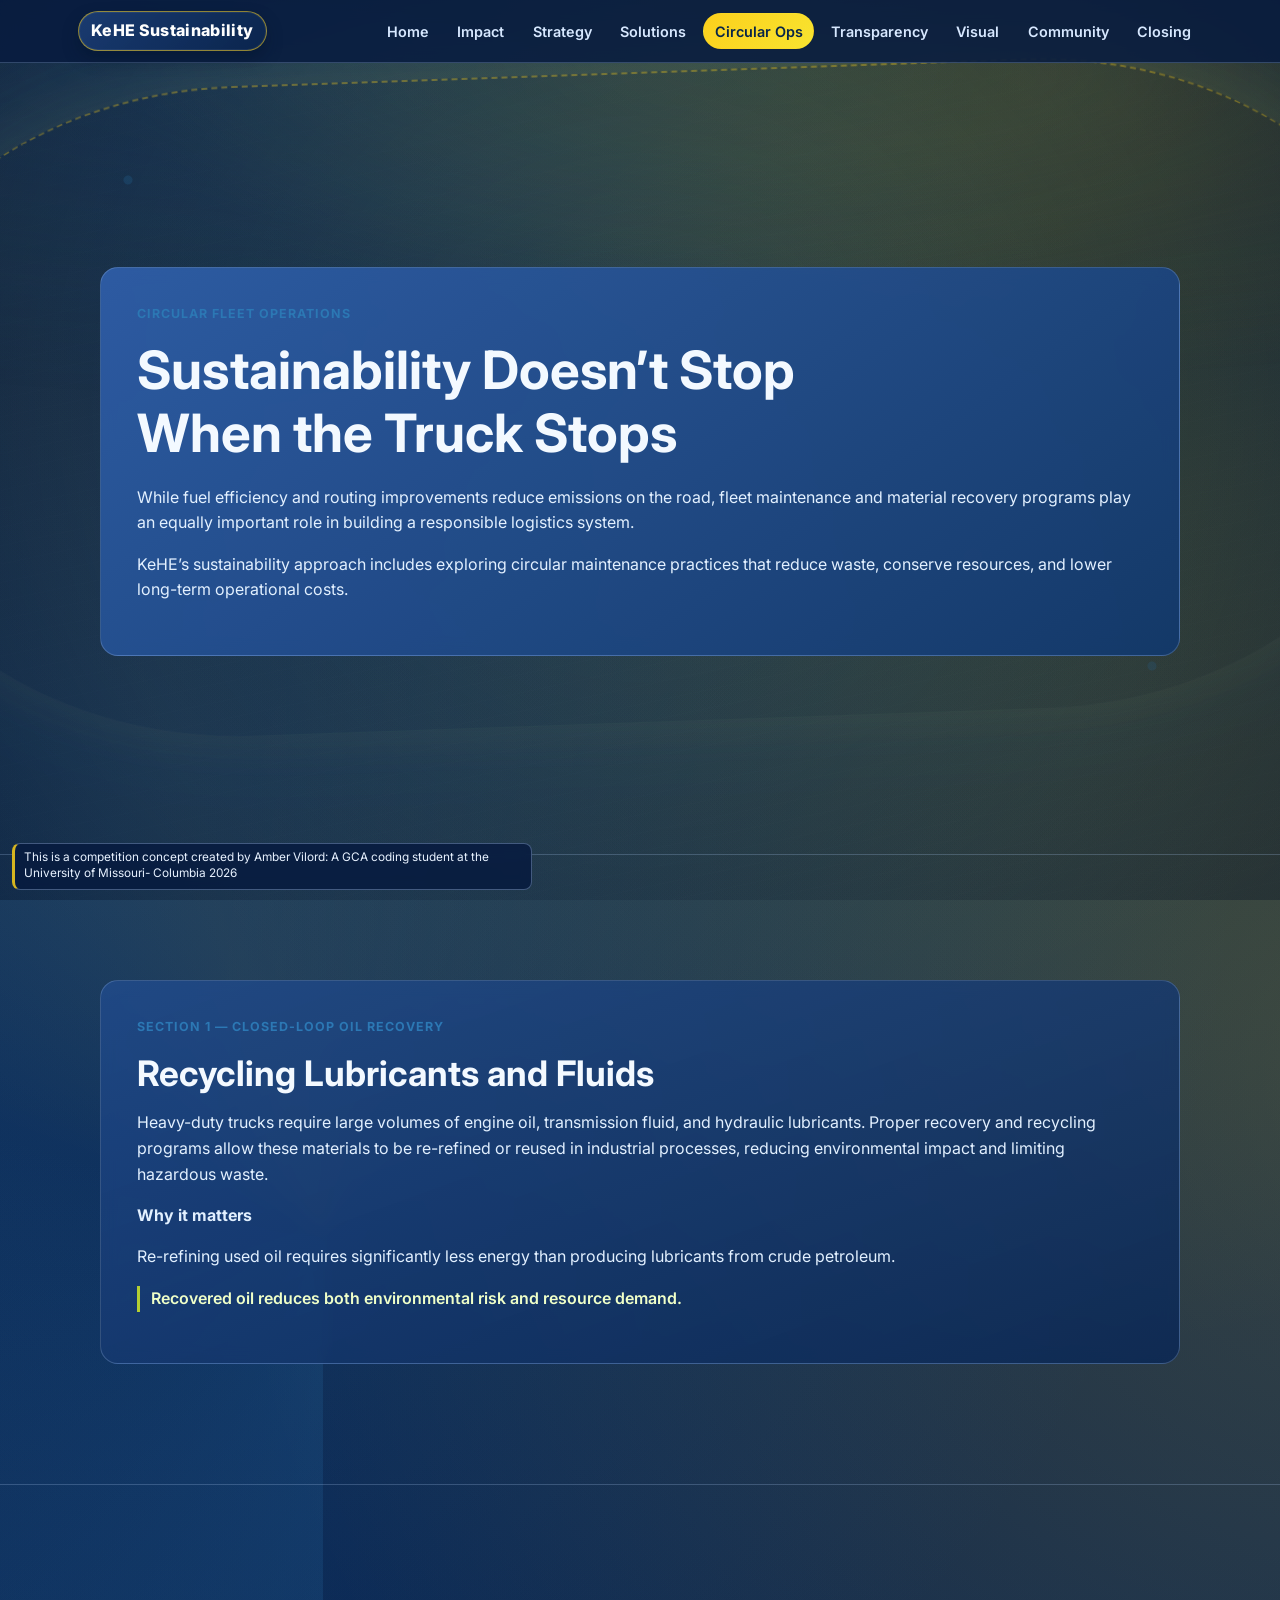
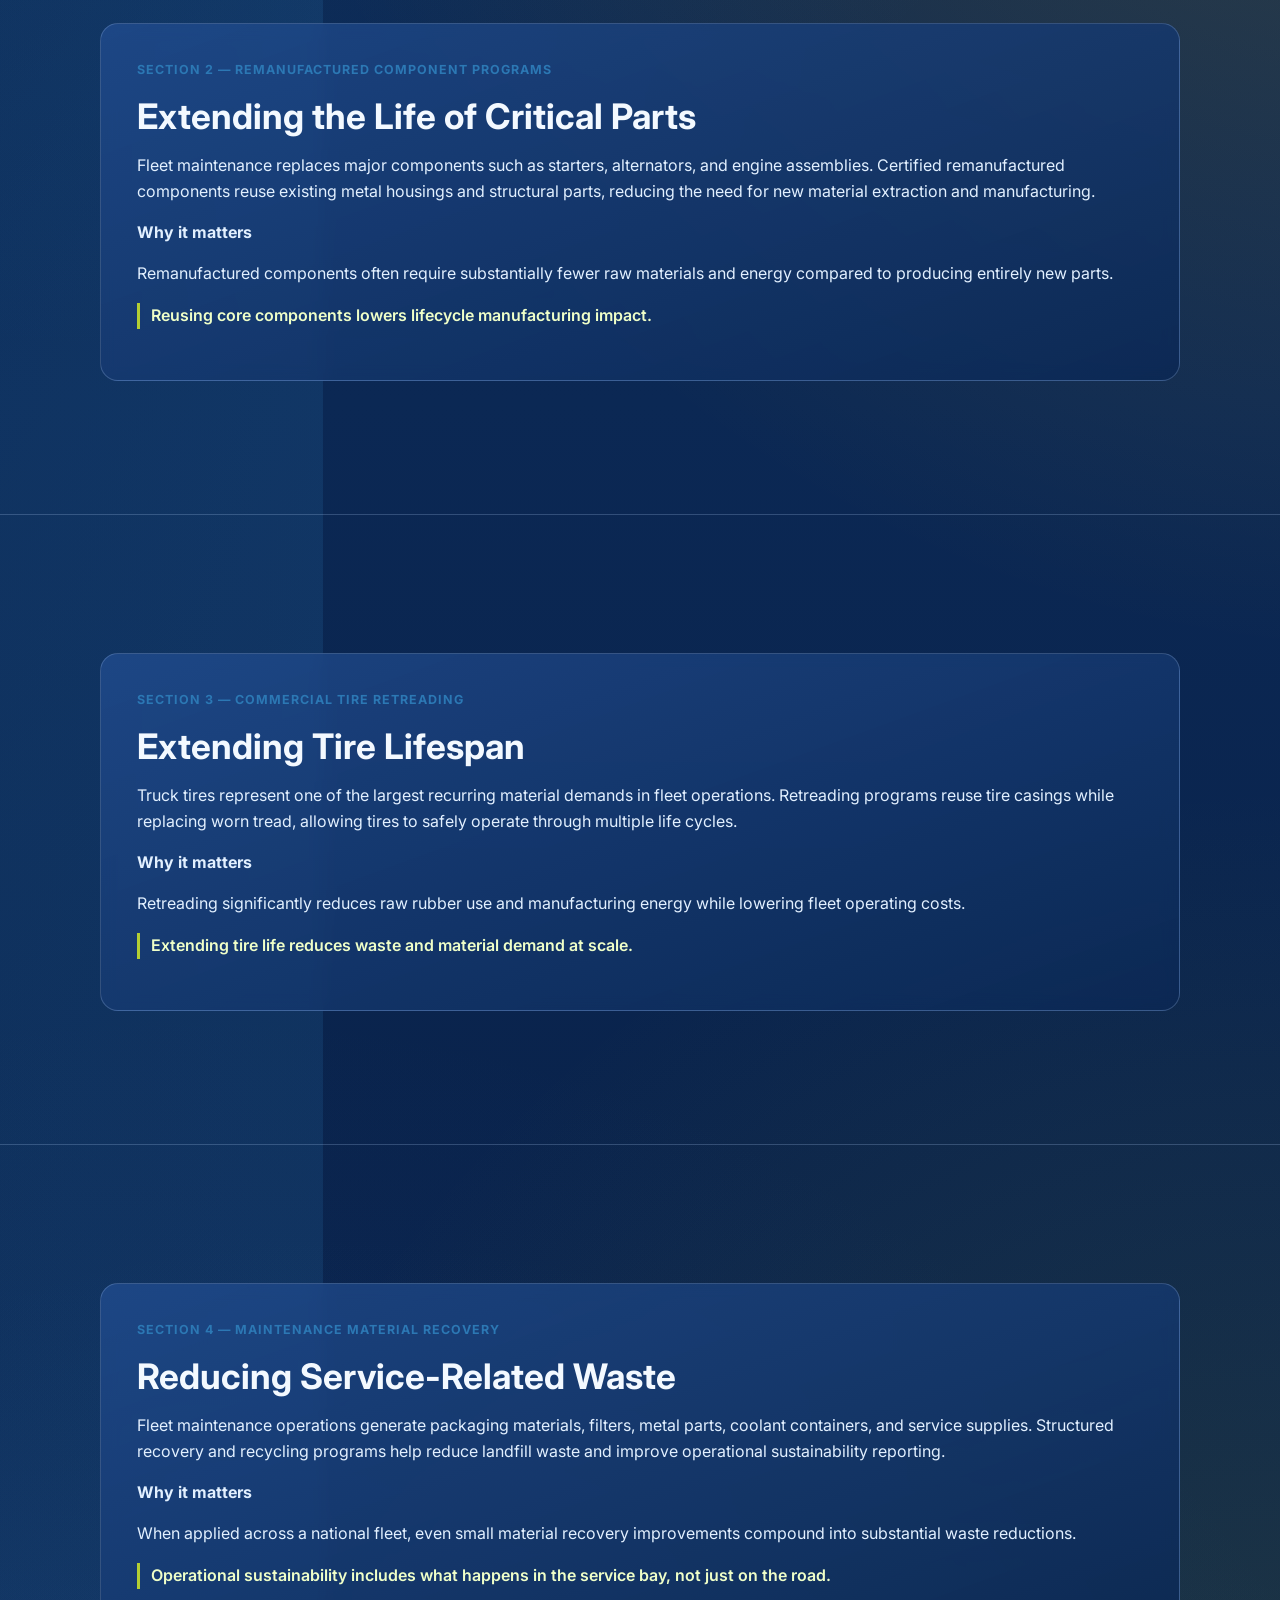
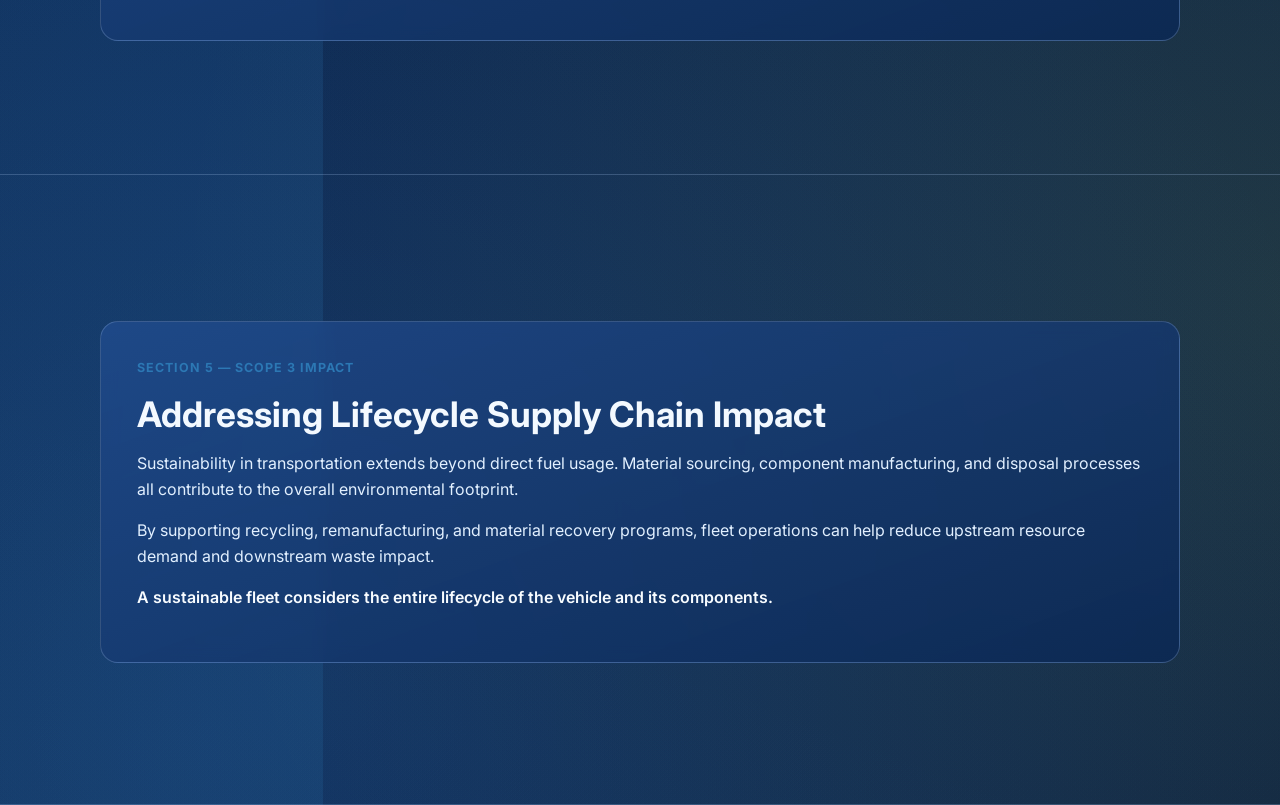
==== circular.html @ d6c3caaa "Add Circular Ops section and update sustainability content across multiple pages - Introduced a new " ====
<!doctype html>
<html lang="en">
  <head>
    <meta charset="UTF-8" />
    <meta name="viewport" content="width=device-width, initial-scale=1.0" />
    <title>KeHE Sustainability | Circular Fleet Operations</title>
    <link rel="preconnect" href="https://fonts.googleapis.com" />
    <link rel="preconnect" href="https://fonts.gstatic.com" crossorigin />
    <link href="https://fonts.googleapis.com/css2?family=Inter:wght@400;500;600;700;800&display=swap" rel="stylesheet" />
    <link rel="stylesheet" href="styles.css" />
  </head>
  <body data-page="circular">
    <header class="site-header">
      <div class="nav-wrap">
        <a href="index.html" class="brand">KeHE Sustainability</a>
        <nav class="top-nav" aria-label="Main navigation">
          <a href="index.html">Home</a>
          <a href="impact.html">Impact</a>
          <a href="strategy.html">Strategy</a>
          <a href="solutions.html">Solutions</a>
          <a class="active" href="circular.html">Circular Ops</a>
          <a href="transparency.html">Transparency</a>
          <a href="visual.html">Visual</a>
          <a href="community.html">Community</a>
          <a href="closing.html">Closing</a>
        </nav>
      </div>
    </header>

    <main>
      <section class="hero panel" id="circular-hero">
        <div class="panel-inner hero-inner">
          <p class="eyebrow">Circular Fleet Operations</p>
          <h1>Sustainability Doesn’t Stop When the Truck Stops</h1>
          <p>
            While fuel efficiency and routing improvements reduce emissions on the road, fleet maintenance and material recovery
            programs play an equally important role in building a responsible logistics system.
          </p>
          <p>
            KeHE’s sustainability approach includes exploring circular maintenance practices that reduce waste, conserve resources,
            and lower long-term operational costs.
          </p>
        </div>
      </section>

      <section class="panel" id="oil-recovery">
        <div class="panel-inner">
          <p class="eyebrow">Section 1 — Closed-Loop Oil Recovery</p>
          <h2>Recycling Lubricants and Fluids</h2>
          <p>
            Heavy-duty trucks require large volumes of engine oil, transmission fluid, and hydraulic lubricants. Proper recovery and
            recycling programs allow these materials to be re-refined or reused in industrial processes, reducing environmental
            impact and limiting hazardous waste.
          </p>
          <p><strong>Why it matters</strong></p>
          <p>Re-refining used oil requires significantly less energy than producing lubricants from crude petroleum.</p>
          <p class="takeaway">Recovered oil reduces both environmental risk and resource demand.</p>
        </div>
      </section>

      <section class="panel" id="remanufactured-components">
        <div class="panel-inner">
          <p class="eyebrow">Section 2 — Remanufactured Component Programs</p>
          <h2>Extending the Life of Critical Parts</h2>
          <p>
            Fleet maintenance replaces major components such as starters, alternators, and engine assemblies. Certified
            remanufactured components reuse existing metal housings and structural parts, reducing the need for new material
            extraction and manufacturing.
          </p>
          <p><strong>Why it matters</strong></p>
          <p>
            Remanufactured components often require substantially fewer raw materials and energy compared to producing entirely new
            parts.
          </p>
          <p class="takeaway">Reusing core components lowers lifecycle manufacturing impact.</p>
        </div>
      </section>

      <section class="panel" id="tire-retreading">
        <div class="panel-inner">
          <p class="eyebrow">Section 3 — Commercial Tire Retreading</p>
          <h2>Extending Tire Lifespan</h2>
          <p>
            Truck tires represent one of the largest recurring material demands in fleet operations. Retreading programs reuse tire
            casings while replacing worn tread, allowing tires to safely operate through multiple life cycles.
          </p>
          <p><strong>Why it matters</strong></p>
          <p>Retreading significantly reduces raw rubber use and manufacturing energy while lowering fleet operating costs.</p>
          <p class="takeaway">Extending tire life reduces waste and material demand at scale.</p>
        </div>
      </section>

      <section class="panel" id="material-recovery">
        <div class="panel-inner">
          <p class="eyebrow">Section 4 — Maintenance Material Recovery</p>
          <h2>Reducing Service-Related Waste</h2>
          <p>
            Fleet maintenance operations generate packaging materials, filters, metal parts, coolant containers, and service
            supplies. Structured recovery and recycling programs help reduce landfill waste and improve operational sustainability
            reporting.
          </p>
          <p><strong>Why it matters</strong></p>
          <p>
            When applied across a national fleet, even small material recovery improvements compound into substantial waste
            reductions.
          </p>
          <p class="takeaway">Operational sustainability includes what happens in the service bay, not just on the road.</p>
        </div>
      </section>

      <section class="panel" id="scope-3-impact">
        <div class="panel-inner">
          <p class="eyebrow">Section 5 — Scope 3 Impact</p>
          <h2>Addressing Lifecycle Supply Chain Impact</h2>
          <p>
            Sustainability in transportation extends beyond direct fuel usage. Material sourcing, component manufacturing, and
            disposal processes all contribute to the overall environmental footprint.
          </p>
          <p>
            By supporting recycling, remanufacturing, and material recovery programs, fleet operations can help reduce upstream
            resource demand and downstream waste impact.
          </p>
          <p class="punch">A sustainable fleet considers the entire lifecycle of the vehicle and its components.</p>
        </div>
      </section>
    </main>

    <script src="script.js"></script>
  </body>
</html>
---- styles.css ----
:root {
  --bg: #071b3f;
  --panel: #214c8f;
  --panel-alt: #3060ac;
  --text: #f3f9ff;
  --muted: #c4d6f5;
  --accent: #b3ce33;
  --accent-2: #2c78b4;
  --warm: #fcd01c;
  --line: rgba(174, 203, 244, 0.24);
}

* {
  box-sizing: border-box;
}

html,
body {
  margin: 0;
  padding: 0;
  font-family: Inter, system-ui, -apple-system, Segoe UI, Roboto, sans-serif;
  background:
    conic-gradient(from 180deg at 18% 22%, rgba(44, 120, 180, 0.18), rgba(7, 27, 63, 0) 30%, rgba(252, 208, 28, 0.08) 45%, rgba(7, 27, 63, 0) 70%),
    conic-gradient(from 12deg at 80% 70%, rgba(179, 206, 51, 0.12), rgba(7, 27, 63, 0) 32%, rgba(44, 120, 180, 0.12) 56%, rgba(7, 27, 63, 0) 78%),
    radial-gradient(circle at 8% 18%, rgba(44, 120, 180, 0.26) 0%, rgba(44, 120, 180, 0) 28%),
    radial-gradient(circle at 92% 22%, rgba(252, 208, 28, 0.2) 0%, rgba(252, 208, 28, 0) 30%),
    radial-gradient(circle at 76% 10%, rgba(179, 206, 51, 0.15) 0%, rgba(179, 206, 51, 0) 24%),
    radial-gradient(circle at 24% 88%, rgba(44, 120, 180, 0.18) 0%, rgba(44, 120, 180, 0) 26%),
    radial-gradient(circle at 12% 82%, rgba(48, 96, 172, 0.2) 0%, rgba(48, 96, 172, 0) 32%),
    radial-gradient(circle at 88% 76%, rgba(179, 206, 51, 0.14) 0%, rgba(179, 206, 51, 0) 30%),
    linear-gradient(180deg, #071b3f 0%, #0b2854 50%, #071b3f 100%);
  background-size: 140% 140%, 150% 150%, 115% 115%, 120% 120%, 105% 105%, 110% 110%, 120% 120%, 115% 115%, 100% 100%;
  animation: bgDrift 26s ease-in-out infinite alternate;
  color: var(--text);
  scroll-behavior: smooth;
  overflow-x: hidden;
}

body {
  position: relative;
}

body::before {
  content: "";
  position: fixed;
  inset: 0;
  pointer-events: none;
  z-index: 0;
  opacity: 0.56;
  background:
    radial-gradient(circle at 50% 50%, rgba(255, 255, 255, 0.05) 0 2px, transparent 3px),
    radial-gradient(circle at 10% 20%, rgba(44, 124, 184, 0.46) 0 4px, transparent 5px),
    radial-gradient(circle at 26% 38%, rgba(252, 208, 28, 0.36) 0 3px, transparent 4px),
    radial-gradient(circle at 42% 44%, rgba(48, 96, 172, 0.36) 0 3px, transparent 4px),
    radial-gradient(circle at 58% 52%, rgba(179, 206, 51, 0.3) 0 3px, transparent 4px),
    radial-gradient(circle at 76% 62%, rgba(252, 208, 28, 0.34) 0 3px, transparent 4px),
    radial-gradient(circle at 90% 74%, rgba(44, 120, 180, 0.38) 0 4px, transparent 5px),
    repeating-linear-gradient(
      -12deg,
      rgba(255, 255, 255, 0.02) 0px,
      rgba(255, 255, 255, 0.02) 1px,
      transparent 1px,
      transparent 18px
    );
  animation: patternDrift 32s linear infinite;
}

body::after {
  content: "";
  position: fixed;
  left: -12vw;
  top: 8vh;
  width: 124vw;
  height: 72vh;
  border-top: 2px dashed rgba(252, 208, 28, 0.34);
  border-radius: 50% / 100%;
  transform: rotate(-2deg);
  pointer-events: none;
  z-index: 0;
  box-shadow:
    0 -24px 120px rgba(44, 120, 180, 0.12),
    0 -12px 80px rgba(252, 208, 28, 0.08);
  animation: routeFloat 14s ease-in-out infinite;
}

main::before {
  content: "";
  position: fixed;
  inset: -6% -4% auto -4%;
  height: 56vh;
  pointer-events: none;
  z-index: 0;
  background:
    radial-gradient(ellipse at 20% 20%, rgba(44, 120, 180, 0.2) 0%, rgba(44, 120, 180, 0) 62%),
    radial-gradient(ellipse at 80% 26%, rgba(252, 208, 28, 0.14) 0%, rgba(252, 208, 28, 0) 58%),
    radial-gradient(ellipse at 56% 12%, rgba(179, 206, 51, 0.13) 0%, rgba(179, 206, 51, 0) 56%);
  filter: blur(18px);
  opacity: 0.92;
  animation: auraSweep 22s ease-in-out infinite alternate;
}

main::after {
  content: "";
  position: fixed;
  inset: 0;
  pointer-events: none;
  z-index: 0;
  background: radial-gradient(circle at 50% 45%, rgba(0, 0, 0, 0) 0%, rgba(4, 14, 34, 0.18) 70%, rgba(4, 14, 34, 0.34) 100%);
}

.site-header {
  position: sticky;
  top: 0;
  z-index: 20;
  border-bottom: 1px solid var(--line);
  background: rgba(7, 27, 63, 0.86);
  backdrop-filter: blur(10px);
}

.nav-wrap {
  width: min(1160px, 100%);
  margin: 0 auto;
  padding: 0.7rem 1.1rem;
  display: flex;
  align-items: center;
  justify-content: space-between;
  gap: 1rem;
}

.brand {
  color: #fefefe;
  text-decoration: none;
  font-weight: 800;
  white-space: nowrap;
  letter-spacing: 0.02em;
  padding: 0.38rem 0.78rem;
  border-radius: 999px;
  border: 1px solid rgba(252, 208, 28, 0.55);
  background: linear-gradient(135deg, rgba(48, 96, 172, 0.45), rgba(11, 40, 84, 0.65));
  box-shadow: inset 0 0 0 1px rgba(255, 255, 255, 0.06), 0 8px 16px rgba(4, 16, 38, 0.35);
}

.brand:hover {
  border-color: rgba(252, 208, 28, 0.8);
  background: linear-gradient(135deg, rgba(61, 113, 195, 0.58), rgba(14, 51, 98, 0.72));
}

.top-nav {
  display: flex;
  flex-wrap: wrap;
  justify-content: flex-end;
  gap: 0.35rem;
}

.top-nav a {
  color: #d7e8ff;
  text-decoration: none;
  font-size: 0.9rem;
  font-weight: 600;
  border: 1px solid transparent;
  border-radius: 999px;
  padding: 0.34rem 0.65rem;
}

.top-nav a:hover {
  border-color: var(--line);
  background: rgba(255, 255, 255, 0.06);
}

.top-nav a.active {
  color: #072549;
  background: linear-gradient(135deg, #fcd01c 0%, #f8e430 100%);
}

.competition-footer {
  position: fixed;
  left: 12px;
  bottom: 10px;
  z-index: 25;
  margin: 0;
  font-size: 0.74rem;
  line-height: 1.35;
  color: #e8f2ff;
  background: rgba(7, 27, 63, 0.85);
  border: 1px solid rgba(174, 203, 244, 0.35);
  border-left: 3px solid rgba(252, 208, 28, 0.85);
  border-radius: 8px;
  padding: 0.42rem 0.54rem;
  max-width: min(92vw, 520px);
  backdrop-filter: blur(6px);
}

@keyframes routeFloat {
  0%,
  100% {
    transform: rotate(-2deg) translateY(0);
    opacity: 0.24;
  }
  50% {
    transform: rotate(-1deg) translateY(-10px);
    opacity: 0.34;
  }
}

@keyframes bgDrift {
  0% {
    background-position: 0% 0%, 100% 0%, 0% 0%, 100% 0%, 100% 0%, 0% 100%, 0% 100%, 100% 100%, 50% 50%;
  }
  100% {
    background-position: 14% 8%, 84% 10%, 10% 6%, 90% 12%, 94% 8%, 8% 92%, 6% 88%, 94% 94%, 50% 50%;
  }
}

@keyframes patternDrift {
  0% {
    transform: translate3d(0, 0, 0) scale(1);
  }
  50% {
    transform: translate3d(-6px, -8px, 0) scale(1.02);
  }
  100% {
    transform: translate3d(8px, 5px, 0) scale(1);
  }
}

@keyframes auraSweep {
  0% {
    transform: translate3d(-1%, -1%, 0) scale(1);
  }
  50% {
    transform: translate3d(1.5%, 1%, 0) scale(1.03);
  }
  100% {
    transform: translate3d(-0.5%, 2%, 0) scale(1.01);
  }
}

@media (prefers-reduced-motion: reduce) {
  html,
  body,
  body::before,
  body::after,
  main::before {
    animation: none !important;
  }
}

.panel {
  min-height: 70vh;
  padding: 3.3rem 1.2rem 3rem;
  border-bottom: 1px solid var(--line);
  display: grid;
  place-items: center;
  position: relative;
  z-index: 1;
}

.panel-inner {
  width: min(1080px, 100%);
  background: linear-gradient(160deg, rgba(33, 76, 143, 0.78), rgba(11, 40, 84, 0.86));
  border: 1px solid var(--line);
  border-radius: 18px;
  padding: clamp(1.2rem, 3vw, 2.25rem);
  backdrop-filter: blur(8px);
}

.hero {
  min-height: 88vh;
}

.hero-inner {
  background: linear-gradient(145deg, rgba(48, 96, 172, 0.9), rgba(17, 56, 109, 0.9));
}

.eyebrow {
  color: var(--accent-2);
  letter-spacing: 0.08em;
  text-transform: uppercase;
  font-size: 0.78rem;
  font-weight: 700;
  margin: 0 0 0.9rem;
}

h1,
h2,
h3,
h4 {
  margin: 0;
  line-height: 1.2;
}

h1 {
  font-size: clamp(2rem, 6vw, 3.3rem);
  max-width: 20ch;
  margin-bottom: 1.2rem;
}

h2 {
  font-size: clamp(1.5rem, 4vw, 2.2rem);
  margin-bottom: 1rem;
}

h3 {
  font-size: 1.16rem;
}

h4 {
  font-size: 0.98rem;
}

p,
li,
a,
button {
  font-size: 1rem;
  line-height: 1.62;
}

p {
  color: #e2f0ff;
  margin: 0 0 0.95rem;
}

ul {
  margin: 0.5rem 0 1.1rem 1.15rem;
  padding: 0;
  color: #e2f0ff;
}

li {
  margin-bottom: 0.4rem;
}

.punch {
  color: #f8fcff;
  font-weight: 600;
}

.caption {
  color: var(--muted);
  margin-top: 1rem;
}

.note {
  color: #d8ebff;
  border-top: 1px dashed var(--line);
  padding-top: 0.75rem;
  margin-top: 0.8rem;
}

.hero-actions {
  display: flex;
  flex-wrap: wrap;
  gap: 0.7rem;
  margin-top: 1rem;
}

.btn-primary,
.btn-secondary,
.tab-btn {
  border-radius: 999px;
  padding: 0.7rem 1.1rem;
  font-weight: 700;
  text-decoration: none;
  cursor: pointer;
  border: none;
}

.btn-primary {
  background: linear-gradient(135deg, #fcd01c 0%, #f8e430 100%);
  color: #04223b;
  box-shadow: 0 8px 18px rgba(9, 27, 63, 0.42);
}

.btn-secondary {
  background: rgba(252, 208, 28, 0.11);
  color: var(--text);
  border: 1px solid rgba(252, 208, 28, 0.58);
}

.metrics-grid {
  display: grid;
  gap: 0.85rem;
}

.metrics-primary {
  grid-template-columns: repeat(auto-fit, minmax(220px, 1fr));
}

.metrics-secondary {
  margin-top: 0.75rem;
  grid-template-columns: repeat(auto-fit, minmax(200px, 1fr));
}

.metric-card {
  border: 1px solid var(--line);
  border-radius: 14px;
  padding: 0.9rem;
  background: rgba(9, 33, 71, 0.74);
}

.metric-large {
  min-height: 146px;
}

.metric-small {
  min-height: 120px;
}

.metric-label {
  margin: 0;
  color: #cae3ff;
  font-size: 0.92rem;
}

.metric-value {
  margin: 0.45rem 0 0;
  font-size: clamp(1.2rem, 2.8vw, 1.9rem);
  font-weight: 800;
  color: #fff5be;
}

.assumption-line {
  margin: 0.7rem 0 0;
  color: #b4c4db;
  font-size: 0.86rem;
}

.simulator-block {
  margin-top: 1.2rem;
  border-top: 1px dashed var(--line);
  padding-top: 1rem;
}

.simulator-subtitle {
  margin-top: -0.2rem;
  color: #d8ebff;
  font-weight: 600;
}

.benchmark-label {
  display: inline-block;
  margin: 0.3rem 0 0.8rem;
  padding: 0.2rem 0.55rem;
  border-radius: 999px;
  border: 1px solid rgba(174, 203, 244, 0.35);
  background: rgba(255, 255, 255, 0.04);
  color: #b4c4db;
  font-size: 0.76rem;
  letter-spacing: 0.02em;
}

.sim-grid {
  display: grid;
  grid-template-columns: repeat(auto-fit, minmax(240px, 1fr));
  gap: 0.75rem;
}

.sim-field {
  border: 1px solid var(--line);
  border-radius: 12px;
  padding: 0.65rem;
  background: rgba(9, 33, 71, 0.72);
}

.sim-field span {
  display: block;
  color: #d8ebff;
  font-size: 0.87rem;
  margin-bottom: 0.2rem;
}

.sim-field input[type="range"] {
  width: 100%;
  accent-color: #fcd01c;
}

.sim-field strong {
  display: block;
  color: #fff5be;
  margin-top: 0.15rem;
  font-size: 0.92rem;
}

.sim-toggles {
  margin-top: 0.7rem;
  display: flex;
  flex-wrap: wrap;
  gap: 0.8rem;
}

.sim-toggles label {
  display: inline-flex;
  align-items: center;
  gap: 0.45rem;
  border: 1px solid var(--line);
  border-radius: 999px;
  padding: 0.35rem 0.65rem;
  background: rgba(255, 255, 255, 0.04);
  color: #e2f0ff;
}

.sim-outputs {
  margin-top: 0.75rem;
  display: grid;
  grid-template-columns: repeat(auto-fit, minmax(210px, 1fr));
  gap: 0.65rem;
}

.sim-outputs article {
  border: 1px solid rgba(252, 208, 28, 0.45);
  border-radius: 12px;
  padding: 0.65rem;
  background: rgba(252, 208, 28, 0.08);
}

.sim-outputs p {
  margin: 0;
  color: #d8ebff;
  font-size: 0.86rem;
}

.sim-outputs strong {
  display: block;
  margin-top: 0.25rem;
  color: #fff5be;
  font-size: 1.15rem;
}

.methodology {
  margin-top: 0.85rem;
  border-top: 1px dashed var(--line);
  padding-top: 0.7rem;
}

.methodology h4 {
  margin-bottom: 0.35rem;
}

.pillars {
  display: grid;
  grid-template-columns: repeat(auto-fit, minmax(220px, 1fr));
  gap: 0.8rem;
  margin-top: 0.8rem;
}

.pillar {
  border: 1px solid var(--line);
  border-radius: 12px;
  padding: 0.85rem;
  background: rgba(9, 33, 71, 0.7);
}

.tabs {
  display: flex;
  flex-wrap: wrap;
  gap: 0.5rem;
  margin-bottom: 0.9rem;
}

.tab-btn {
  background: rgba(255, 255, 255, 0.08);
  color: #dceeff;
  border: 1px solid var(--line);
}

.tab-btn.active {
  background: linear-gradient(135deg, #fcd01c 0%, #f8e430 100%);
  color: #072549;
  border-color: rgba(252, 208, 28, 0.8);
}

.tab-panels {
  border: 1px solid var(--line);
  border-radius: 14px;
  background: rgba(9, 33, 71, 0.72);
}

.tab-panel {
  padding: 1rem;
}

.takeaway {
  color: #efffc8;
  border-left: 3px solid var(--accent);
  padding-left: 0.7rem;
  margin-top: 1rem;
  font-weight: 600;
}

.ecosystem-diagram {
  margin: 0.7rem 0 0;
  border: 1px solid var(--line);
  border-radius: 16px;
  padding: 0.8rem;
  background: rgba(8, 27, 56, 0.72);
}

.diagram-title {
  text-align: center;
  color: #f9f1bf;
  font-weight: 700;
  margin-bottom: 0.7rem;
}

.diagram-band {
  display: flex;
  align-items: center;
  justify-content: space-between;
  border: 1px dashed var(--line);
  border-radius: 10px;
  padding: 0.5rem 0.65rem;
  margin-bottom: 0.6rem;
}

.diagram-band span {
  font-weight: 700;
  color: #d8ebff;
}

.band-icons {
  display: flex;
  gap: 0.5rem;
}

.diagram-flow {
  display: grid;
  gap: 0.6rem;
}

.origin-block,
.destination-block {
  border: 1px solid var(--line);
  border-radius: 10px;
  padding: 0.55rem;
  background: rgba(48, 96, 172, 0.22);
}

.flow-line {
  height: 4px;
  border-radius: 4px;
  background: linear-gradient(90deg, rgba(252, 208, 28, 0.9), rgba(179, 206, 51, 0.8), rgba(44, 120, 180, 0.9));
}

.node-row {
  display: grid;
  grid-template-columns: repeat(auto-fit, minmax(160px, 1fr));
  gap: 0.5rem;
}

.node {
  border: 1px solid var(--line);
  border-radius: 10px;
  padding: 0.55rem;
  background: rgba(10, 35, 74, 0.84);
}

.node .icon,
.origin-block .icon,
.destination-block .icon {
  margin: 0 0 0.2rem;
  font-size: 1.05rem;
}

.node p,
.origin-block .label,
.destination-block .label {
  margin: 0;
  font-size: 0.86rem;
}

.impact-panel {
  border: 1px solid rgba(252, 208, 28, 0.6);
  border-radius: 12px;
  padding: 0.65rem;
  background: rgba(252, 208, 28, 0.08);
}

.impact-panel h4 {
  margin-bottom: 0.45rem;
  color: #fff5be;
}

.impact-panel ul {
  margin: 0.25rem 0 0.6rem 1rem;
}

.impact-panel ul.small {
  margin-bottom: 0;
}

.bottom-band {
  margin-top: 0.65rem;
  margin-bottom: 0;
}

@media (max-width: 760px) {
  .nav-wrap {
    align-items: flex-start;
    flex-direction: column;
  }

  .top-nav {
    justify-content: flex-start;
  }

  .panel {
    min-height: auto;
    padding-top: 2.4rem;
  }

  .competition-footer {
    left: 8px;
    bottom: 8px;
    font-size: 0.68rem;
  }

  .tabs {
    flex-direction: column;
  }

  .tab-btn {
    width: 100%;
    text-align: left;
  }
}
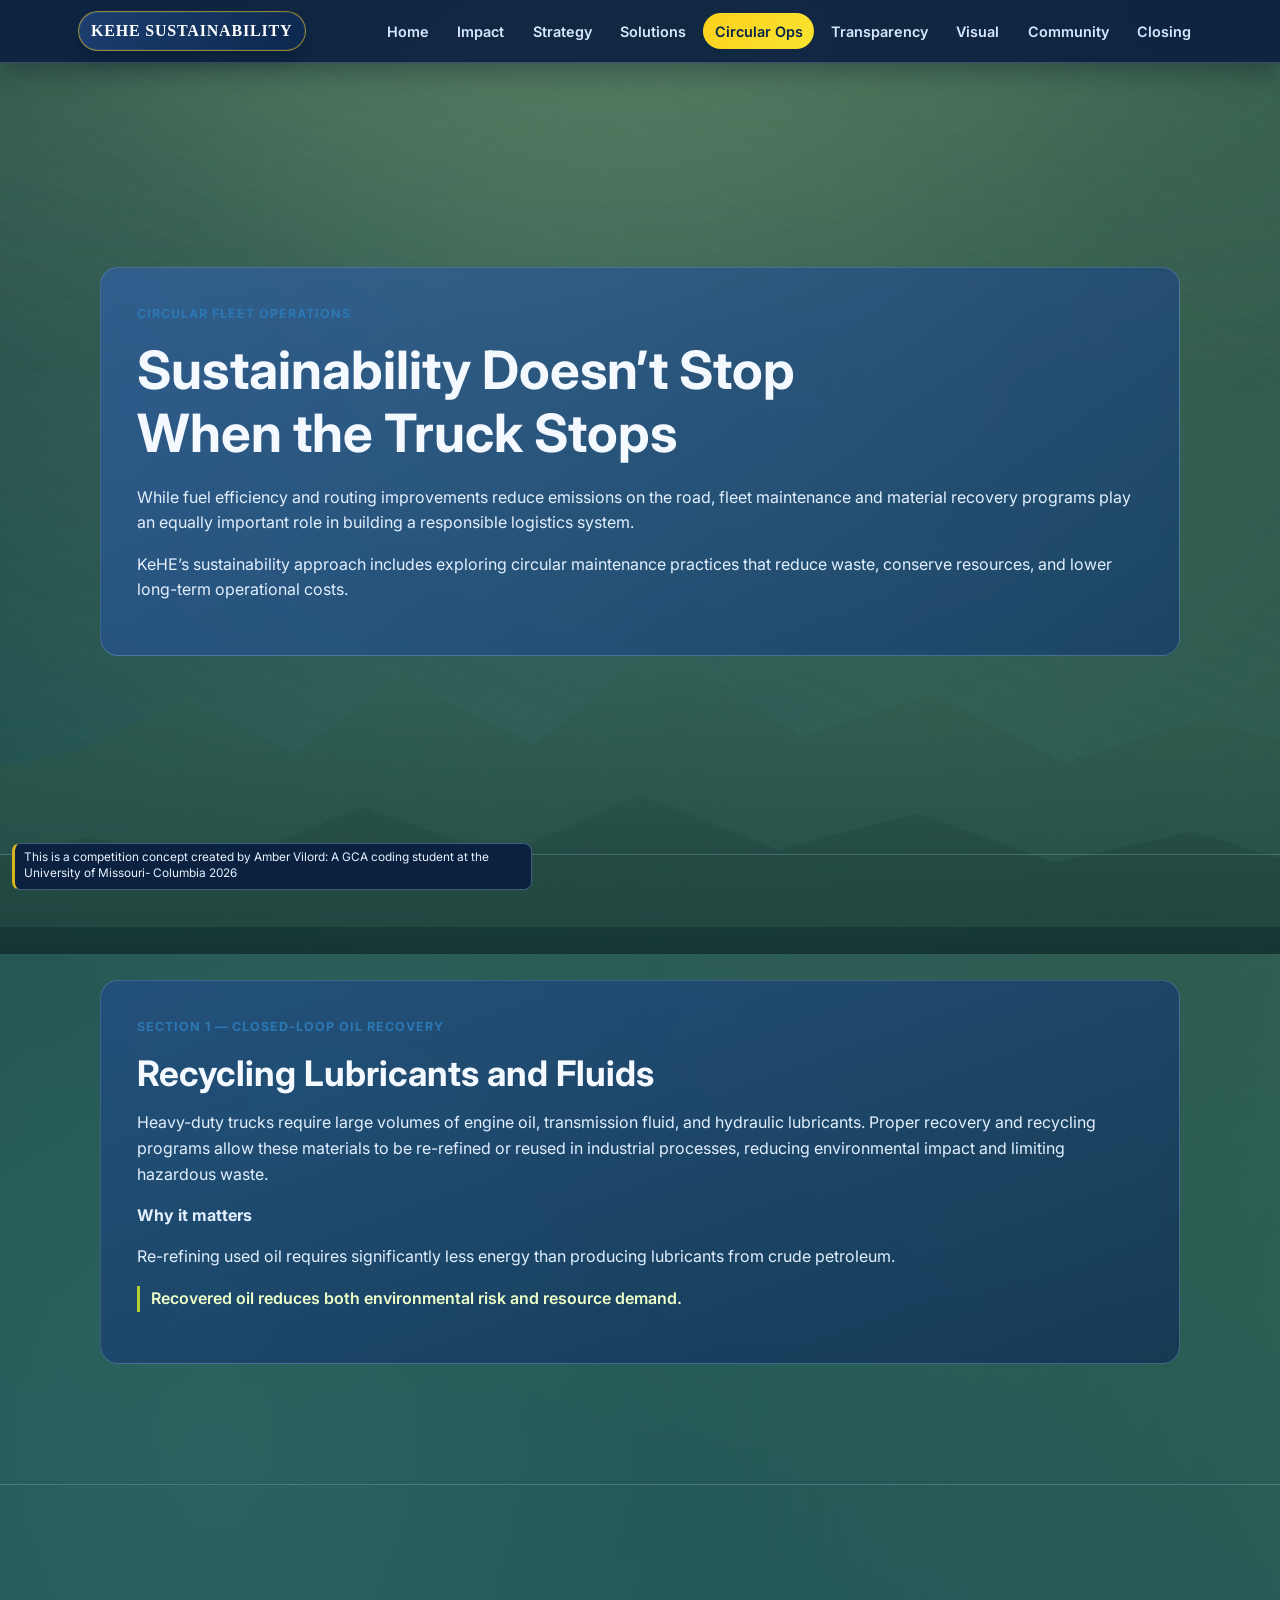
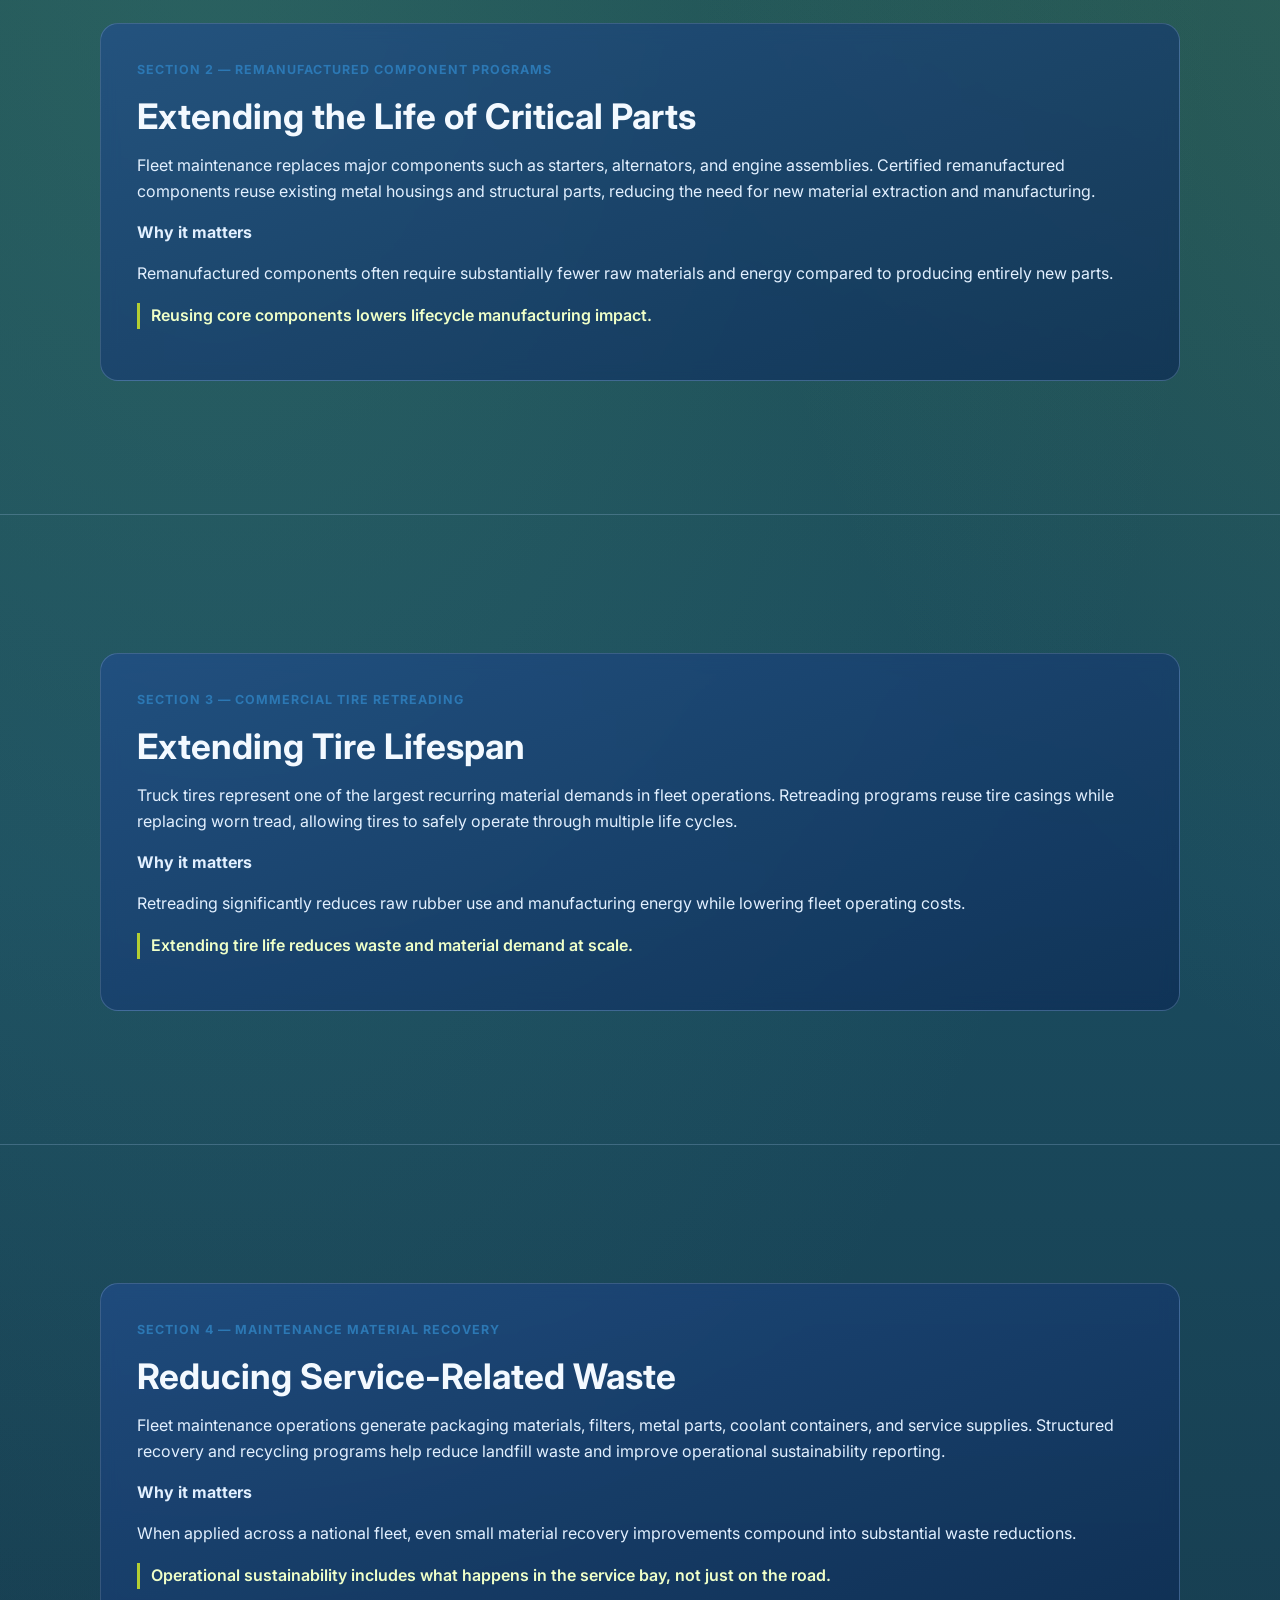
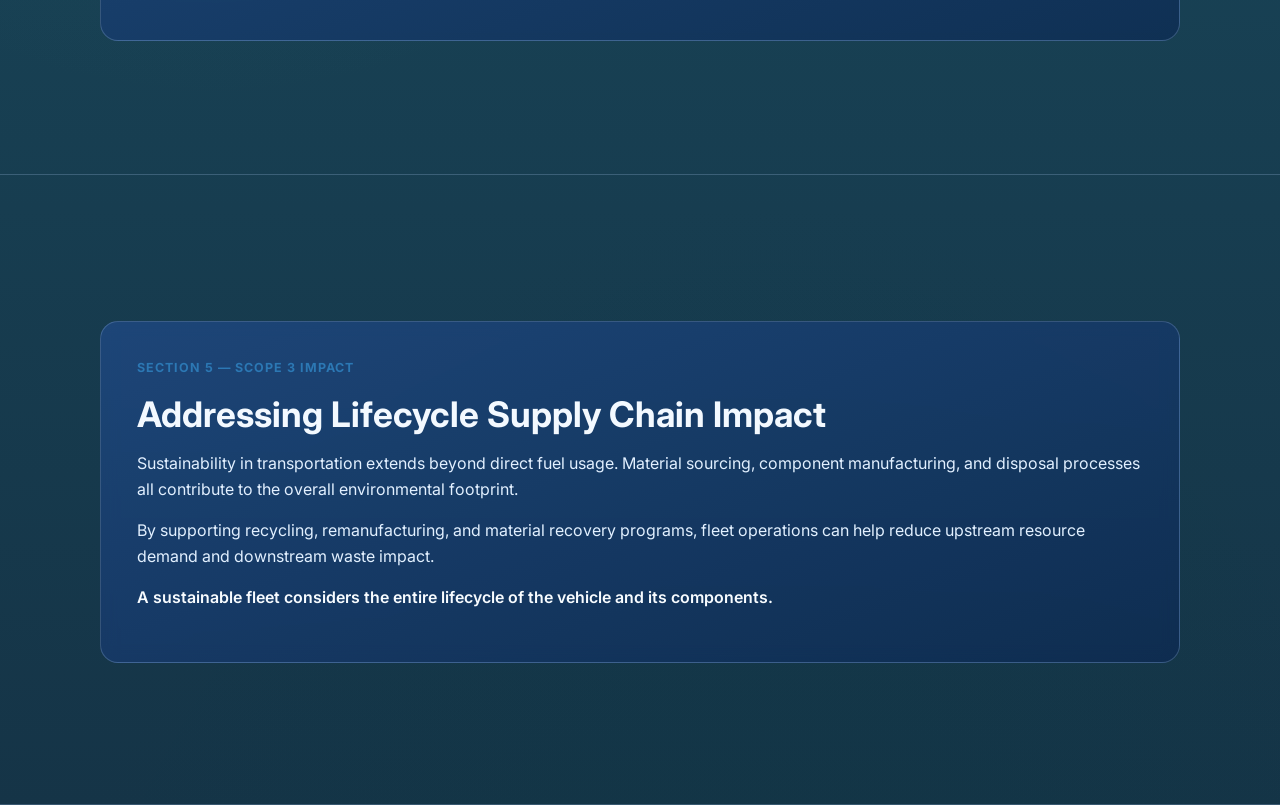
==== commit f639bf39: "Update navigation links to point to the new sustainability page and enhance visual styles across mul" ====
--- a/circular.html
+++ b/circular.html
@@ -12,7 +12,7 @@
   <body data-page="circular">
     <header class="site-header">
       <div class="nav-wrap">
-        <a href="index.html" class="brand">KeHE Sustainability</a>
+        <a href="https://www.kehe.com/about/sustainability/" class="brand" target="_blank" rel="noopener noreferrer">KeHE Sustainability</a>
         <nav class="top-nav" aria-label="Main navigation">
           <a href="index.html">Home</a>
           <a href="impact.html">Impact</a>
--- a/styles.css
+++ b/styles.css
@@ -20,17 +20,13 @@
   padding: 0;
   font-family: Inter, system-ui, -apple-system, Segoe UI, Roboto, sans-serif;
   background:
-    conic-gradient(from 180deg at 18% 22%, rgba(44, 120, 180, 0.18), rgba(7, 27, 63, 0) 30%, rgba(252, 208, 28, 0.08) 45%, rgba(7, 27, 63, 0) 70%),
-    conic-gradient(from 12deg at 80% 70%, rgba(179, 206, 51, 0.12), rgba(7, 27, 63, 0) 32%, rgba(44, 120, 180, 0.12) 56%, rgba(7, 27, 63, 0) 78%),
-    radial-gradient(circle at 8% 18%, rgba(44, 120, 180, 0.26) 0%, rgba(44, 120, 180, 0) 28%),
-    radial-gradient(circle at 92% 22%, rgba(252, 208, 28, 0.2) 0%, rgba(252, 208, 28, 0) 30%),
-    radial-gradient(circle at 76% 10%, rgba(179, 206, 51, 0.15) 0%, rgba(179, 206, 51, 0) 24%),
-    radial-gradient(circle at 24% 88%, rgba(44, 120, 180, 0.18) 0%, rgba(44, 120, 180, 0) 26%),
-    radial-gradient(circle at 12% 82%, rgba(48, 96, 172, 0.2) 0%, rgba(48, 96, 172, 0) 32%),
-    radial-gradient(circle at 88% 76%, rgba(179, 206, 51, 0.14) 0%, rgba(179, 206, 51, 0) 30%),
-    linear-gradient(180deg, #071b3f 0%, #0b2854 50%, #071b3f 100%);
-  background-size: 140% 140%, 150% 150%, 115% 115%, 120% 120%, 105% 105%, 110% 110%, 120% 120%, 115% 115%, 100% 100%;
-  animation: bgDrift 26s ease-in-out infinite alternate;
+    radial-gradient(120% 70% at 50% -10%, rgba(187, 223, 159, 0.2) 0%, rgba(187, 223, 159, 0) 58%),
+    radial-gradient(80% 45% at 88% 20%, rgba(129, 189, 116, 0.22) 0%, rgba(129, 189, 116, 0) 65%),
+    radial-gradient(85% 50% at 12% 26%, rgba(83, 156, 139, 0.25) 0%, rgba(83, 156, 139, 0) 66%),
+    radial-gradient(120% 88% at 50% 118%, rgba(9, 57, 67, 0.68) 0%, rgba(9, 57, 67, 0) 54%),
+    linear-gradient(180deg, #173a3c 0%, #1e4f4e 32%, #1a4b5e 62%, #153447 100%);
+  background-size: 120% 120%, 140% 140%, 140% 140%, 120% 120%, 100% 100%;
+  animation: bgDrift 30s ease-in-out infinite alternate;
   color: var(--text);
   scroll-behavior: smooth;
   overflow-x: hidden;
@@ -46,41 +42,53 @@
   inset: 0;
   pointer-events: none;
   z-index: 0;
-  opacity: 0.56;
+  opacity: 0.36;
   background:
-    radial-gradient(circle at 50% 50%, rgba(255, 255, 255, 0.05) 0 2px, transparent 3px),
-    radial-gradient(circle at 10% 20%, rgba(44, 124, 184, 0.46) 0 4px, transparent 5px),
-    radial-gradient(circle at 26% 38%, rgba(252, 208, 28, 0.36) 0 3px, transparent 4px),
-    radial-gradient(circle at 42% 44%, rgba(48, 96, 172, 0.36) 0 3px, transparent 4px),
-    radial-gradient(circle at 58% 52%, rgba(179, 206, 51, 0.3) 0 3px, transparent 4px),
-    radial-gradient(circle at 76% 62%, rgba(252, 208, 28, 0.34) 0 3px, transparent 4px),
-    radial-gradient(circle at 90% 74%, rgba(44, 120, 180, 0.38) 0 4px, transparent 5px),
+    radial-gradient(ellipse at 20% 30%, rgba(210, 238, 176, 0.16) 0 18%, transparent 60%),
+    radial-gradient(ellipse at 82% 26%, rgba(176, 220, 146, 0.14) 0 16%, transparent 58%),
+    radial-gradient(ellipse at 58% 70%, rgba(117, 187, 155, 0.12) 0 17%, transparent 60%),
     repeating-linear-gradient(
-      -12deg,
-      rgba(255, 255, 255, 0.02) 0px,
-      rgba(255, 255, 255, 0.02) 1px,
-      transparent 1px,
-      transparent 18px
+      24deg,
+      rgba(224, 245, 197, 0.04) 0px,
+      rgba(224, 245, 197, 0.04) 2px,
+      transparent 2px,
+      transparent 26px
     );
-  animation: patternDrift 32s linear infinite;
+  animation: patternDrift 38s linear infinite;
 }
 
 body::after {
   content: "";
   position: fixed;
-  left: -12vw;
-  top: 8vh;
-  width: 124vw;
-  height: 72vh;
-  border-top: 2px dashed rgba(252, 208, 28, 0.34);
-  border-radius: 50% / 100%;
-  transform: rotate(-2deg);
+  left: -2vw;
+  bottom: -3vh;
+  top: auto;
+  width: 104vw;
+  height: 48vh;
   pointer-events: none;
   z-index: 0;
+  background:
+    linear-gradient(180deg, rgba(97, 153, 111, 0.22) 0%, rgba(35, 74, 67, 0.82) 100%);
+  clip-path: polygon(
+    0% 100%,
+    0% 64%,
+    8% 59%,
+    16% 47%,
+    24% 60%,
+    32% 42%,
+    42% 58%,
+    52% 34%,
+    62% 56%,
+    72% 46%,
+    82% 62%,
+    92% 52%,
+    100% 58%,
+    100% 100%
+  );
   box-shadow:
-    0 -24px 120px rgba(44, 120, 180, 0.12),
-    0 -12px 80px rgba(252, 208, 28, 0.08);
-  animation: routeFloat 14s ease-in-out infinite;
+    0 -10px 60px rgba(90, 155, 111, 0.16),
+    0 -6px 38px rgba(173, 217, 129, 0.1);
+  animation: routeFloat 18s ease-in-out infinite;
 }
 
 main::before {
@@ -91,30 +99,52 @@
   pointer-events: none;
   z-index: 0;
   background:
-    radial-gradient(ellipse at 20% 20%, rgba(44, 120, 180, 0.2) 0%, rgba(44, 120, 180, 0) 62%),
-    radial-gradient(ellipse at 80% 26%, rgba(252, 208, 28, 0.14) 0%, rgba(252, 208, 28, 0) 58%),
-    radial-gradient(ellipse at 56% 12%, rgba(179, 206, 51, 0.13) 0%, rgba(179, 206, 51, 0) 56%);
+    radial-gradient(ellipse at 20% 16%, rgba(179, 226, 142, 0.2) 0%, rgba(179, 226, 142, 0) 60%),
+    radial-gradient(ellipse at 80% 24%, rgba(145, 204, 130, 0.16) 0%, rgba(145, 204, 130, 0) 62%),
+    radial-gradient(ellipse at 52% 10%, rgba(194, 232, 162, 0.14) 0%, rgba(194, 232, 162, 0) 58%);
   filter: blur(18px);
-  opacity: 0.92;
-  animation: auraSweep 22s ease-in-out infinite alternate;
+  opacity: 0.76;
+  animation: auraSweep 26s ease-in-out infinite alternate;
 }
 
 main::after {
   content: "";
   position: fixed;
-  inset: 0;
+  left: -4vw;
+  bottom: -6vh;
+  top: auto;
+  width: 108vw;
+  height: 34vh;
   pointer-events: none;
   z-index: 0;
-  background: radial-gradient(circle at 50% 45%, rgba(0, 0, 0, 0) 0%, rgba(4, 14, 34, 0.18) 70%, rgba(4, 14, 34, 0.34) 100%);
+  background:
+    linear-gradient(180deg, rgba(68, 128, 96, 0.18) 0%, rgba(17, 47, 46, 0.86) 100%),
+    radial-gradient(circle at 50% 20%, rgba(184, 228, 146, 0.08) 0%, rgba(184, 228, 146, 0) 66%);
+  clip-path: polygon(
+    0% 100%,
+    0% 72%,
+    10% 62%,
+    20% 70%,
+    30% 52%,
+    40% 68%,
+    50% 48%,
+    60% 66%,
+    70% 54%,
+    80% 70%,
+    90% 60%,
+    100% 74%,
+    100% 100%
+  );
 }
 
 .site-header {
   position: sticky;
   top: 0;
-  z-index: 20;
+  z-index: 1000;
   border-bottom: 1px solid var(--line);
   background: rgba(7, 27, 63, 0.86);
   backdrop-filter: blur(10px);
+  box-shadow: 0 10px 24px rgba(3, 14, 34, 0.28);
 }
 
 .nav-wrap {
@@ -130,14 +160,16 @@
 .brand {
   color: #fefefe;
   text-decoration: none;
-  font-weight: 800;
+  font-family: "Palatino Linotype", Palatino, "Book Antiqua", Georgia, serif;
+  font-weight: 700;
   white-space: nowrap;
-  letter-spacing: 0.02em;
+  letter-spacing: 0.05em;
   padding: 0.38rem 0.78rem;
   border-radius: 999px;
   border: 1px solid rgba(252, 208, 28, 0.55);
   background: linear-gradient(135deg, rgba(48, 96, 172, 0.45), rgba(11, 40, 84, 0.65));
   box-shadow: inset 0 0 0 1px rgba(255, 255, 255, 0.06), 0 8px 16px rgba(4, 16, 38, 0.35);
+  text-transform: uppercase;
 }
 
 .brand:hover {
@@ -193,21 +225,21 @@
 @keyframes routeFloat {
   0%,
   100% {
-    transform: rotate(-2deg) translateY(0);
-    opacity: 0.24;
+    transform: translateY(0) scale(1);
+    opacity: 0.3;
   }
   50% {
-    transform: rotate(-1deg) translateY(-10px);
-    opacity: 0.34;
+    transform: translateY(-12px) scale(1.03);
+    opacity: 0.42;
   }
 }
 
 @keyframes bgDrift {
   0% {
-    background-position: 0% 0%, 100% 0%, 0% 0%, 100% 0%, 100% 0%, 0% 100%, 0% 100%, 100% 100%, 50% 50%;
+    background-position: 50% 0%, 100% 12%, 0% 18%, 50% 100%, 50% 50%;
   }
   100% {
-    background-position: 14% 8%, 84% 10%, 10% 6%, 90% 12%, 94% 8%, 8% 92%, 6% 88%, 94% 94%, 50% 50%;
+    background-position: 50% 8%, 90% 20%, 10% 10%, 50% 92%, 50% 50%;
   }
 }
 
@@ -257,7 +289,7 @@
 
 .panel-inner {
   width: min(1080px, 100%);
-  background: linear-gradient(160deg, rgba(33, 76, 143, 0.78), rgba(11, 40, 84, 0.86));
+  background: linear-gradient(160deg, rgba(33, 76, 143, 0.65), rgba(11, 40, 84, 0.65));
   border: 1px solid var(--line);
   border-radius: 18px;
   padding: clamp(1.2rem, 3vw, 2.25rem);
@@ -269,7 +301,7 @@
 }
 
 .hero-inner {
-  background: linear-gradient(145deg, rgba(48, 96, 172, 0.9), rgba(17, 56, 109, 0.9));
+  background: linear-gradient(145deg, rgba(48, 96, 172, 0.65), rgba(17, 56, 109, 0.65));
 }
 
 .eyebrow {
@@ -396,7 +428,7 @@
   border: 1px solid var(--line);
   border-radius: 14px;
   padding: 0.9rem;
-  background: rgba(9, 33, 71, 0.74);
+  background: rgba(9, 33, 71, 0.65);
 }
 
 .metric-large {
@@ -444,7 +476,7 @@
   padding: 0.2rem 0.55rem;
   border-radius: 999px;
   border: 1px solid rgba(174, 203, 244, 0.35);
-  background: rgba(255, 255, 255, 0.04);
+  background: rgba(9, 33, 71, 0.65);
   color: #b4c4db;
   font-size: 0.76rem;
   letter-spacing: 0.02em;
@@ -460,7 +492,7 @@
   border: 1px solid var(--line);
   border-radius: 12px;
   padding: 0.65rem;
-  background: rgba(9, 33, 71, 0.72);
+  background: rgba(9, 33, 71, 0.65);
 }
 
 .sim-field span {
@@ -496,7 +528,7 @@
   border: 1px solid var(--line);
   border-radius: 999px;
   padding: 0.35rem 0.65rem;
-  background: rgba(255, 255, 255, 0.04);
+  background: rgba(9, 33, 71, 0.65);
   color: #e2f0ff;
 }
 
@@ -511,7 +543,7 @@
   border: 1px solid rgba(252, 208, 28, 0.45);
   border-radius: 12px;
   padding: 0.65rem;
-  background: rgba(252, 208, 28, 0.08);
+  background: rgba(9, 33, 71, 0.65);
 }
 
 .sim-outputs p {
@@ -548,7 +580,7 @@
   border: 1px solid var(--line);
   border-radius: 12px;
   padding: 0.85rem;
-  background: rgba(9, 33, 71, 0.7);
+  background: rgba(9, 33, 71, 0.65);
 }
 
 .tabs {
